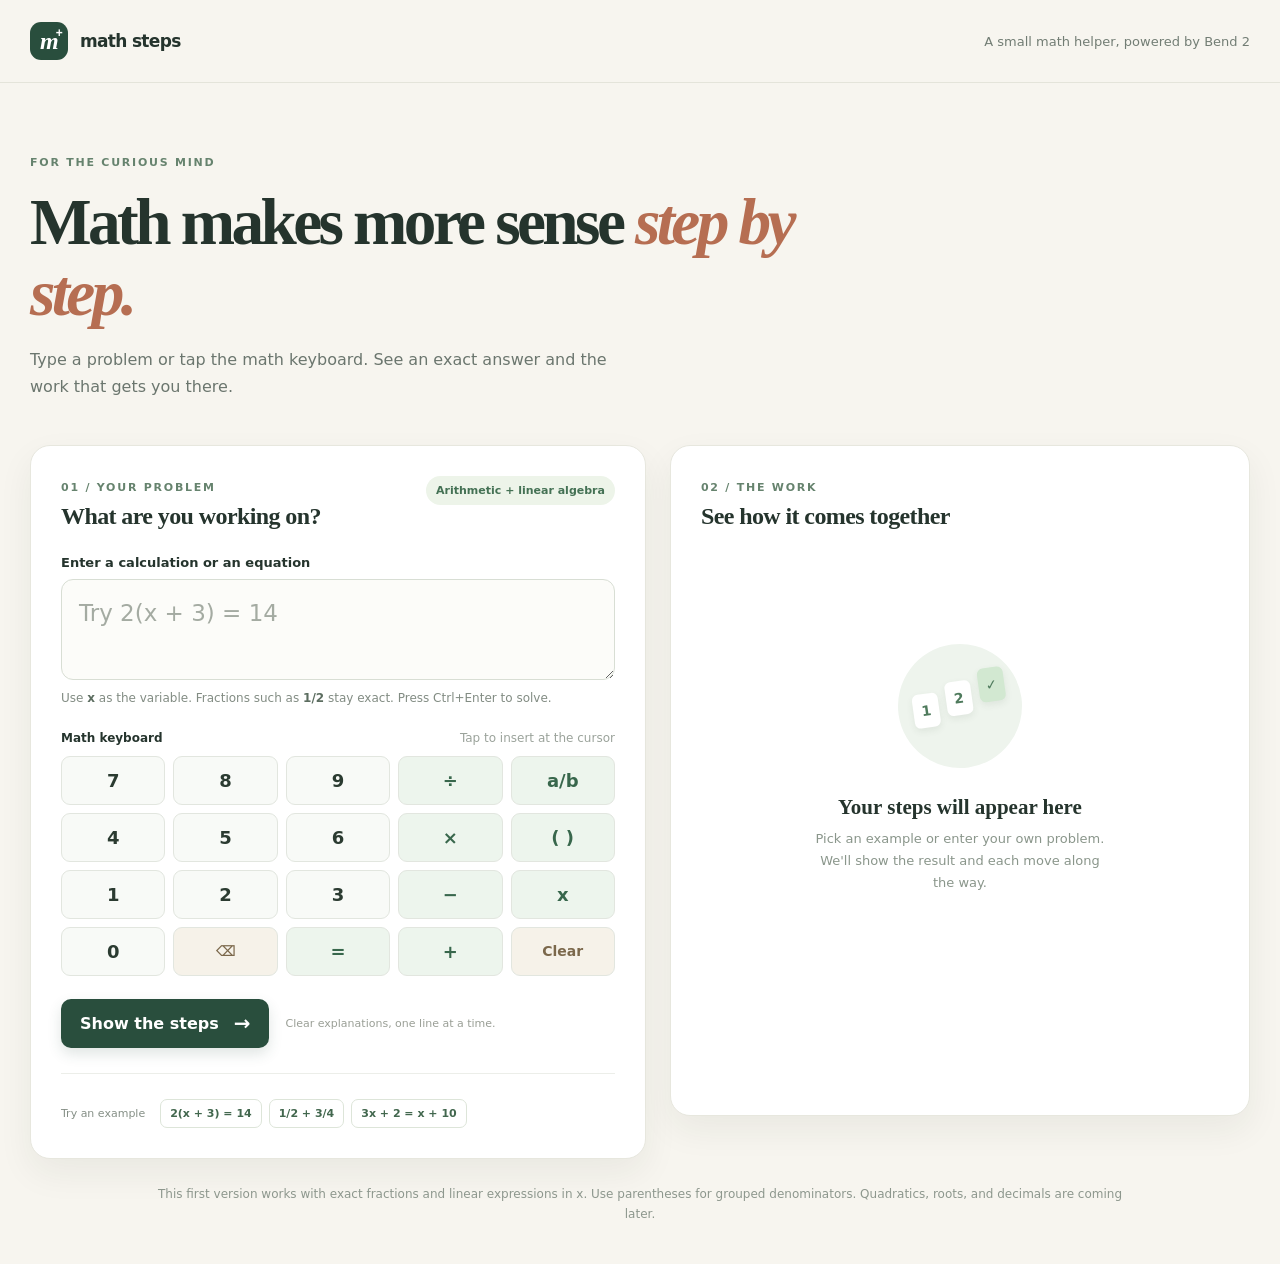
==== index.html @ ce3746ec "Build Bend 2 math steps prototype" ====
<!doctype html>
<html lang="en">
  <head>
    <meta charset="utf-8">
    <meta name="viewport" content="width=device-width, initial-scale=1">
    <meta name="theme-color" content="#f7f5ef">
    <meta name="description" content="A beginner-friendly math helper that shows each step. Built with Bend 2.">
    <title>Math Steps — see how it works</title>
    <link rel="stylesheet" href="./style.css">
    <script type="module" src="./app.js"></script>
  </head>
  <body>
    <header class="site-header">
      <div class="brand" aria-label="Math Steps home">
        <span class="brand-mark" aria-hidden="true">m<span>+</span></span>
        <span>math steps</span>
      </div>
      <span class="header-note">A small math helper, powered by Bend 2</span>
    </header>

    <main class="page-shell">
      <section class="intro" aria-labelledby="page-title">
        <span class="eyebrow">FOR THE CURIOUS MIND</span>
        <h1 id="page-title">Math makes more sense <em>step by step.</em></h1>
        <p>Type a problem or tap the math keyboard. See an exact answer and the work that gets you there.</p>
      </section>

      <div class="workspace">
        <section class="entry-card" aria-labelledby="entry-title">
          <div class="card-heading">
            <div>
              <span class="section-kicker">01 / YOUR PROBLEM</span>
              <h2 id="entry-title">What are you working on?</h2>
            </div>
            <span class="scope-pill">Arithmetic + linear algebra</span>
          </div>

          <form id="problem-form">
            <label for="problem-input" class="field-label">Enter a calculation or an equation</label>
            <textarea id="problem-input" rows="2" spellcheck="false" autocomplete="off" autocapitalize="off" placeholder="Try 2(x + 3) = 14" aria-describedby="input-help"></textarea>
            <p id="input-help" class="input-help">Use <strong>x</strong> as the variable. Fractions such as <strong>1/2</strong> stay exact. Press Ctrl+Enter to solve.</p>

            <div class="keyboard-heading">
              <span>Math keyboard</span>
              <span>Tap to insert at the cursor</span>
            </div>
            <div class="math-keyboard" aria-label="Math keyboard">
              <button type="button" data-insert="7">7</button>
              <button type="button" data-insert="8">8</button>
              <button type="button" data-insert="9">9</button>
              <button type="button" class="operator-key" data-insert="÷" aria-label="Divide">÷</button>
              <button type="button" class="operator-key" data-template="fraction" aria-label="Insert fraction template">a/b</button>

              <button type="button" data-insert="4">4</button>
              <button type="button" data-insert="5">5</button>
              <button type="button" data-insert="6">6</button>
              <button type="button" class="operator-key" data-insert="×" aria-label="Multiply">×</button>
              <button type="button" class="operator-key" data-template="parentheses" aria-label="Insert parentheses">( )</button>

              <button type="button" data-insert="1">1</button>
              <button type="button" data-insert="2">2</button>
              <button type="button" data-insert="3">3</button>
              <button type="button" class="operator-key" data-insert="−" aria-label="Subtract">−</button>
              <button type="button" class="operator-key" data-insert="x">x</button>

              <button type="button" data-insert="0">0</button>
              <button type="button" class="utility-key" data-action="backspace" aria-label="Backspace">⌫</button>
              <button type="button" class="operator-key" data-insert="=" aria-label="Equals">=</button>
              <button type="button" class="operator-key" data-insert="+" aria-label="Add">+</button>
              <button type="button" class="utility-key" data-action="clear">Clear</button>
            </div>

            <div class="form-actions">
              <button type="submit" class="solve-button">Show the steps <span aria-hidden="true">→</span></button>
              <span>Clear explanations, one line at a time.</span>
            </div>
          </form>

          <div class="examples" aria-label="Example problems">
            <span>Try an example</span>
            <div class="example-list">
              <button type="button" data-example="2(x + 3) = 14">2(x + 3) = 14</button>
              <button type="button" data-example="1/2 + 3/4">1/2 + 3/4</button>
              <button type="button" data-example="3x + 2 = x + 10">3x + 2 = x + 10</button>
            </div>
          </div>
        </section>

        <section class="result-card" aria-labelledby="result-title">
          <div class="card-heading">
            <div>
              <span class="section-kicker">02 / THE WORK</span>
              <h2 id="result-title">See how it comes together</h2>
            </div>
          </div>
          <div id="result-region" class="result-region" aria-live="polite">
            <div class="empty-state">
              <div class="empty-illustration" aria-hidden="true"><span>1</span><span>2</span><span>✓</span></div>
              <h3>Your steps will appear here</h3>
              <p>Pick an example or enter your own problem. We'll show the result and each move along the way.</p>
            </div>
          </div>
        </section>
      </div>

      <p class="scope-note">This first version works with exact fractions and linear expressions in x. Use parentheses for grouped denominators. Quadratics, roots, and decimals are coming later.</p>
    </main>
  </body>
</html>
---- style.css ----
:root {
  font-family: Inter, 'Segoe UI', system-ui, sans-serif;
  color: #25342d;
  background: #f7f5ef;
  font-synthesis: none;
}
* { box-sizing: border-box; }
body { margin: 0; min-width: 320px; }
button, textarea { font: inherit; }
button { cursor: pointer; }
button:focus-visible, textarea:focus-visible { outline: 3px solid #7eac89; outline-offset: 3px; }
.site-header { display: flex; align-items: center; justify-content: space-between; padding: 22px max(30px, calc((100vw - 1300px) / 2)); border-bottom: 1px solid #e4e4da; }
.brand { display: flex; align-items: center; gap: 12px; font-weight: 700; font-size: 17px; letter-spacing: -.04em; }
.brand-mark { position: relative; display: grid; place-items: center; width: 38px; height: 38px; border-radius: 11px; background: #294e3d; color: #fff; font-family: Georgia, serif; font-size: 24px; font-style: italic; }
.brand-mark span { position: absolute; top: 4px; right: 6px; font-family: sans-serif; font-size: 12px; font-style: normal; }
.header-note { color: #727d74; font-size: 13px; }
.page-shell { max-width: 1360px; margin: 0 auto; padding: 68px 30px 40px; }
.intro { max-width: 770px; margin-bottom: 45px; }
.eyebrow, .section-kicker { color: #66836e; font-size: 11px; font-weight: 700; letter-spacing: .16em; }
h1, h2, h3, p { margin-top: 0; }
h1 { margin: 17px 0 18px; font-family: Georgia, serif; font-size: clamp(39px, 5.1vw, 66px); line-height: 1.08; letter-spacing: -.055em; font-weight: 600; }
h1 em { color: #b66e52; font-weight: inherit; }
.intro p { max-width: 590px; color: #6b766e; font-size: 16px; line-height: 1.7; margin-bottom: 0; }
.workspace { display: grid; grid-template-columns: minmax(0, 1.03fr) minmax(0, .97fr); gap: 24px; align-items: start; }
.entry-card, .result-card { min-width: 0; padding: 30px; background: #fff; border: 1px solid #e7e7de; border-radius: 20px; box-shadow: 0 14px 35px #1d352510; }
.card-heading { display: flex; align-items: start; justify-content: space-between; gap: 15px; margin-bottom: 25px; }
.card-heading h2 { margin: 8px 0 0; font-family: Georgia, serif; font-size: 24px; letter-spacing: -.025em; }
.scope-pill { flex-shrink: 0; border-radius: 100px; padding: 8px 10px; background: #edf4e9; color: #447154; font-size: 11px; font-weight: 700; }
.field-label { display: block; margin-bottom: 9px; font-size: 13px; font-weight: 700; }
#problem-input { display: block; resize: vertical; width: 100%; min-height: 90px; padding: 17px; border-radius: 12px; border: 1.5px solid #d8ded4; background: #fcfcf9; color: #25342d; font-size: 23px; line-height: 1.4; }
#problem-input::placeholder { color: #a4aba2; }
.input-help { margin: 9px 0 24px; color: #828c83; font-size: 12px; line-height: 1.5; }
.input-help strong { color: #5c6d60; font-weight: 600; }
.keyboard-heading { display: flex; justify-content: space-between; gap: 10px; margin-bottom: 11px; font-size: 12px; font-weight: 700; }
.keyboard-heading span:last-child { color: #9ba39b; font-weight: 500; }
.math-keyboard { display: grid; grid-template-columns: repeat(5, 1fr); gap: 8px; }
.math-keyboard button { min-height: 49px; border: 1px solid #e2e6df; border-radius: 9px; background: #f8faf7; color: #2b3b31; font-size: 18px; font-weight: 600; transition: background .15s, transform .15s; }
.math-keyboard button:hover { background: #eaf2e9; transform: translateY(-1px); }
.math-keyboard .operator-key { color: #38674c; background: #edf5ed; }
.math-keyboard .utility-key { color: #7b684b; background: #f6f2e9; font-size: 14px; }
.form-actions { display: flex; align-items: center; gap: 16px; margin-top: 23px; }
.solve-button { flex-shrink: 0; display: flex; align-items: center; gap: 15px; border: 0; border-radius: 10px; padding: 15px 19px; background: #294e3d; color: #fff; font-weight: 700; box-shadow: 0 6px 14px #294e3d25; }
.solve-button:hover { background: #1d3f30; }
.solve-button span { font-size: 20px; line-height: 0; }
.form-actions > span { color: #9a9f96; font-size: 11px; line-height: 1.4; }
.examples { display: flex; align-items: start; gap: 15px; padding-top: 25px; margin-top: 25px; border-top: 1px solid #eceee9; }
.examples > span { flex-shrink: 0; color: #858f86; font-size: 11px; padding-top: 8px; }
.example-list { display: flex; flex-wrap: wrap; gap: 7px; }
.example-list button { padding: 7px 9px; background: #fff; border: 1px solid #dde5d9; border-radius: 7px; color: #42674e; font-size: 11px; font-weight: 600; }
.example-list button:hover { background: #f0f6ed; }
.result-region { min-height: 530px; }
.empty-state { display: flex; flex-direction: column; align-items: center; justify-content: center; min-height: 440px; padding: 20px 30px; text-align: center; }
.empty-illustration { display: flex; align-items: center; justify-content: center; gap: 8px; width: 124px; height: 124px; border-radius: 50%; background: #eef4ed; color: #4e7a5c; transform: rotate(-8deg); margin-bottom: 27px; }
.empty-illustration span { display: grid; place-items: center; width: 26px; height: 34px; border-radius: 6px; background: #fff; font-size: 14px; font-weight: 700; box-shadow: 0 3px 7px #35523c16; }
.empty-illustration span:nth-child(2) { transform: translateY(-8px); }
.empty-illustration span:last-child { background: #d2e8d1; transform: translateY(-17px); }
.empty-state h3 { margin-bottom: 8px; font-family: Georgia, serif; font-size: 21px; }
.empty-state p { max-width: 290px; color: #8a968b; font-size: 13px; line-height: 1.7; }
.answer-box { border-radius: 14px; padding: 20px 22px; background: #edf5ed; border: 1px solid #dce9da; margin-bottom: 26px; }
.answer-box span { display: block; margin-bottom: 9px; color: #587c61; font-size: 11px; font-weight: 700; letter-spacing: .1em; text-transform: uppercase; }
.answer-box strong { display: block; overflow-wrap: anywhere; font-family: Georgia, serif; font-size: 30px; font-weight: 600; color: #254b37; }
.steps-heading { display: flex; align-items: center; justify-content: space-between; margin-bottom: 16px; }
.steps-heading h3 { font-size: 15px; margin: 0; }
.steps-heading span { color: #8b968c; font-size: 12px; }
.steps-list { list-style: none; padding: 0; margin: 0; }
.step { position: relative; display: flex; gap: 14px; padding-bottom: 23px; }
.step:not(:last-child)::before { content: ''; position: absolute; left: 14px; top: 34px; bottom: 3px; width: 1px; background: #dce6dc; }
.step-number { z-index: 1; flex-shrink: 0; display: grid; place-items: center; width: 29px; height: 29px; border-radius: 50%; background: #e7f0e6; color: #43704e; font-size: 12px; font-weight: 700; }
.step-body { min-width: 0; padding-top: 2px; }
.step-title { font-size: 13px; font-weight: 700; }
.step-math { margin: 7px 0; color: #263d2e; font-size: 20px; line-height: 1.4; overflow-wrap: anywhere; }
.step-detail { margin: 0; color: #7b887d; font-size: 12px; line-height: 1.55; }
.error-box { padding: 23px; border-radius: 13px; border: 1px solid #edd9cf; background: #fff7f1; color: #8b4d39; }
.error-box strong { display: block; margin-bottom: 7px; font-size: 15px; }
.error-box p { margin: 0; font-size: 13px; line-height: 1.6; }
.scope-note { max-width: 980px; margin: 26px auto 0; text-align: center; color: #8d978d; font-size: 12px; line-height: 1.65; }
@media (max-width: 980px) { .workspace { grid-template-columns: 1fr; } .result-region { min-height: 0; } .empty-state { min-height: 320px; } }
@media (max-width: 650px) { .site-header { padding: 16px 20px; } .header-note { display: none; } .page-shell { padding: 43px 16px 28px; } .intro { margin-bottom: 28px; } .intro p { font-size: 14px; } .entry-card, .result-card { padding: 20px; border-radius: 15px; } .card-heading { flex-direction: column; } .scope-pill { align-self: start; } #problem-input { font-size: 19px; } .math-keyboard button { min-height: 47px; } .examples { flex-direction: column; gap: 7px; } .form-actions > span { display: none; } }
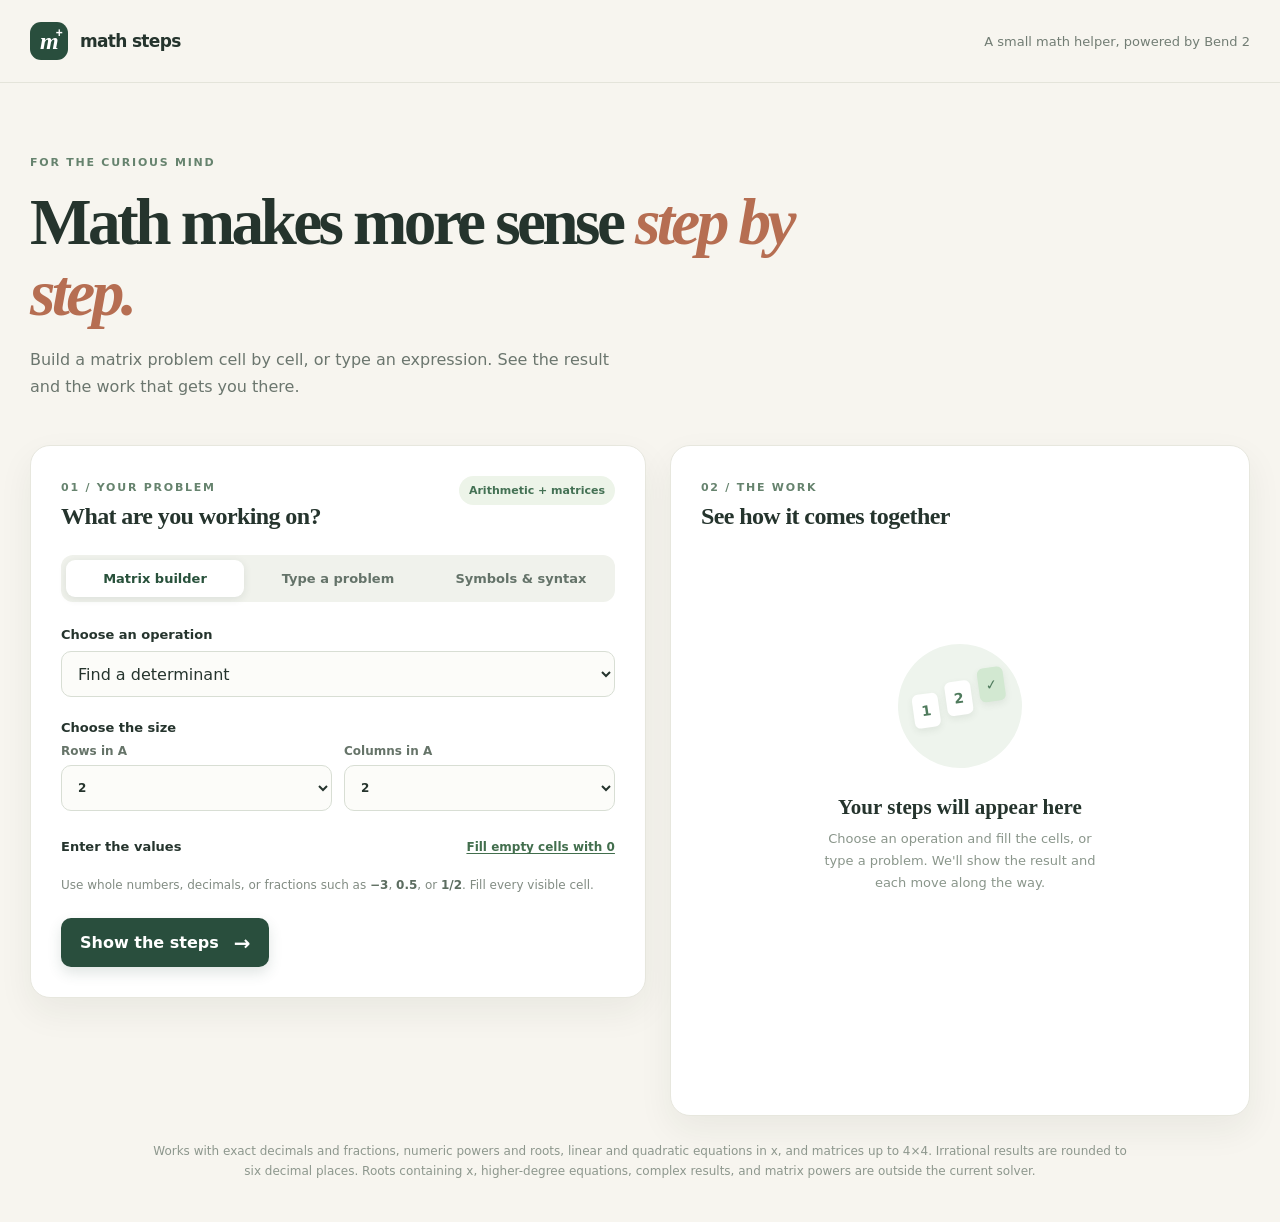
==== commit 2f665430: "Expand math steps UI and solver coverage" ====
--- a/index.html
+++ b/index.html
@@ -22,7 +22,7 @@
       <section class="intro" aria-labelledby="page-title">
         <span class="eyebrow">FOR THE CURIOUS MIND</span>
         <h1 id="page-title">Math makes more sense <em>step by step.</em></h1>
-        <p>Type a problem or tap the math keyboard. See an exact answer and the work that gets you there.</p>
+        <p>Build a matrix problem cell by cell, or type an expression. See the result and the work that gets you there.</p>
       </section>
 
       <div class="workspace">
@@ -32,13 +32,79 @@
               <span class="section-kicker">01 / YOUR PROBLEM</span>
               <h2 id="entry-title">What are you working on?</h2>
             </div>
-            <span class="scope-pill">Arithmetic + linear algebra</span>
-          </div>
-
+            <span class="scope-pill">Arithmetic + matrices</span>
+          </div>
+
+          <div class="entry-modes" role="tablist" aria-label="Choose how to enter a problem">
+            <button id="guided-tab" type="button" role="tab" aria-controls="guided-panel" aria-selected="true">Matrix builder</button>
+            <button id="typed-tab" type="button" role="tab" aria-controls="typed-panel" aria-selected="false">Type a problem</button>
+            <button id="symbols-tab" type="button" role="tab" aria-controls="symbols-panel" aria-selected="false">Symbols & syntax</button>
+          </div>
+
+          <div id="guided-panel" role="tabpanel" aria-labelledby="guided-tab">
+            <form id="matrix-form">
+              <label for="matrix-operation" class="field-label">Choose an operation</label>
+              <select id="matrix-operation" class="builder-select">
+                <option value="det">Find a determinant</option>
+                <option value="inverse">Find an inverse</option>
+                <option value="rref">Reduce rows (RREF)</option>
+                <option value="transpose">Transpose a matrix</option>
+                <option value="add">Add two matrices</option>
+                <option value="subtract">Subtract two matrices</option>
+                <option value="multiply">Multiply two matrices</option>
+                <option value="scale">Multiply by a number</option>
+                <option value="matrixVector">Multiply by a vector</option>
+                <option value="solve">Solve A·x = b</option>
+              </select>
+
+              <div class="builder-size-section">
+                <span class="field-label">Choose the size</span>
+                <div class="builder-sizes">
+                  <label for="matrix-rows">Rows in A
+                    <select id="matrix-rows" class="builder-select">
+                      <option value="1">1</option><option value="2" selected>2</option><option value="3">3</option><option value="4">4</option>
+                    </select>
+                  </label>
+                  <label id="matrix-cols-field" for="matrix-cols">Columns in A
+                    <select id="matrix-cols" class="builder-select">
+                      <option value="1">1</option><option value="2" selected>2</option><option value="3">3</option><option value="4">4</option>
+                    </select>
+                  </label>
+                  <label id="matrix-b-cols-field" for="matrix-b-cols" hidden>Columns in B
+                    <select id="matrix-b-cols" class="builder-select">
+                      <option value="1">1</option><option value="2" selected>2</option><option value="3">3</option><option value="4">4</option>
+                    </select>
+                  </label>
+                </div>
+                <p id="matrix-shape-note" class="builder-shape-note"></p>
+              </div>
+
+              <div class="builder-values-heading">
+                <span class="field-label">Enter the values</span>
+                <button id="fill-zeros" type="button">Fill empty cells with 0</button>
+              </div>
+              <div id="matrix-entry-fields"></div>
+              <p class="input-help builder-help">Use whole numbers, decimals, or fractions such as <strong>−3</strong>, <strong>0.5</strong>, or <strong>1/2</strong>. Fill every visible cell.</p>
+              <div class="form-actions">
+                <button type="submit" class="solve-button">Show the steps <span aria-hidden="true">→</span></button>
+              </div>
+            </form>
+          </div>
+
+          <div id="typed-panel" role="tabpanel" aria-labelledby="typed-tab" hidden>
           <form id="problem-form">
-            <label for="problem-input" class="field-label">Enter a calculation or an equation</label>
-            <textarea id="problem-input" rows="2" spellcheck="false" autocomplete="off" autocapitalize="off" placeholder="Try 2(x + 3) = 14" aria-describedby="input-help"></textarea>
-            <p id="input-help" class="input-help">Use <strong>x</strong> as the variable. Fractions such as <strong>1/2</strong> stay exact. Press Ctrl+Enter to solve.</p>
+            <label for="problem-input" class="field-label">Enter a calculation, equation, or matrix problem</label>
+            <textarea id="problem-input" rows="2" spellcheck="false" autocomplete="off" autocapitalize="off" role="combobox" aria-autocomplete="list" aria-expanded="false" aria-controls="input-suggestions" placeholder="Try 2(x + 3) = 14 or \frac{1}{2} + \frac{3}{4}" aria-describedby="input-help"></textarea>
+            <div id="input-suggestions" class="input-suggestions" role="listbox" aria-label="Input suggestions" hidden></div>
+            <p id="input-help" class="input-help">Type ordinary math or LaTeX such as <strong>\frac{1}{2}</strong>, <strong>\sqrt{9}</strong>, and <strong>x^2</strong>. Decimals are exact inputs; irrational roots show rounded results. You can omit × in <strong>2x</strong> or <strong>2(x+3)</strong>. Press Ctrl+Enter to solve.</p>
+            <div class="preview-card" aria-label="Live math preview">
+              <div class="preview-heading">Live preview <span>updates while you type</span></div>
+              <span class="preview-label">LaTeX source</span>
+              <code id="input-latex" class="latex-source">Start typing to see LaTeX</code>
+              <span class="preview-label">Rendered math</span>
+              <div id="input-rendered" class="rendered-math"><span class="preview-placeholder">Your expression will appear here</span></div>
+              <p id="preview-status" class="preview-status" aria-live="polite"></p>
+            </div>
 
             <div class="keyboard-heading">
               <span>Math keyboard</span>
@@ -68,6 +134,16 @@
               <button type="button" class="operator-key" data-insert="=" aria-label="Equals">=</button>
               <button type="button" class="operator-key" data-insert="+" aria-label="Add">+</button>
               <button type="button" class="utility-key" data-action="clear">Clear</button>
+              <button type="button" class="operator-key" data-insert="[">[</button>
+              <button type="button" class="operator-key" data-insert="]">]</button>
+              <button type="button" class="operator-key" data-insert=",">,</button>
+              <button type="button" class="operator-key" data-insert="det(">det(</button>
+              <button type="button" class="operator-key" data-insert="solve(">solve(</button>
+              <button type="button" class="operator-key" data-insert=".">.</button>
+              <button type="button" class="operator-key" data-insert="^">^</button>
+              <button type="button" class="operator-key" data-template="sqrt" aria-label="Insert square root template">√</button>
+              <button type="button" class="operator-key" data-template="root" aria-label="Insert nth root template">ⁿ√</button>
+              <button type="button" class="operator-key" data-insert=")">)</button>
             </div>
 
             <div class="form-actions">
@@ -82,7 +158,41 @@
               <button type="button" data-example="2(x + 3) = 14">2(x + 3) = 14</button>
               <button type="button" data-example="1/2 + 3/4">1/2 + 3/4</button>
               <button type="button" data-example="3x + 2 = x + 10">3x + 2 = x + 10</button>
-            </div>
+              <button type="button" data-example="det([[1,2],[3,4]])">det([[1,2],[3,4]])</button>
+              <button type="button" data-example="solve([[2,1],[1,-1]],[5,1])">solve([[2,1],[1,-1]],[5,1])</button>
+              <button type="button" data-example="x^2 - 5x + 6 = 0">x² − 5x + 6 = 0</button>
+              <button type="button" data-example="\sqrt{2} + 0.5">√2 + 0.5</button>
+            </div>
+          </div>
+          </div>
+          <div id="symbols-panel" role="tabpanel" aria-labelledby="symbols-tab" hidden>
+            <p class="symbols-intro">Tap a symbol to add it to the typed problem. These are the operations this solver understands.</p>
+            <h3 class="symbol-group-title">Arithmetic & equations</h3>
+            <div class="symbol-grid">
+              <button type="button" data-insert="+"><strong>+</strong><span>Add</span></button>
+              <button type="button" data-insert="−"><strong>−</strong><span>Subtract</span></button>
+              <button type="button" data-insert="×"><strong>×</strong><span>Multiply · or \times</span></button>
+              <button type="button" data-insert="÷"><strong>÷</strong><span>Divide or \div</span></button>
+              <button type="button" data-insert="="><strong>=</strong><span>Equation</span></button>
+              <button type="button" data-insert="x"><strong>x</strong><span>Unknown</span></button>
+              <button type="button" data-template="fraction"><strong>a/b</strong><span>Exact fraction · \frac{a}{b}</span></button>
+              <button type="button" data-template="parentheses"><strong>( )</strong><span>Group terms</span></button>
+              <button type="button" data-insert="."><strong>.</strong><span>Decimal point</span></button>
+              <button type="button" data-insert="^"><strong>xⁿ</strong><span>Power · x^2</span></button>
+              <button type="button" data-template="sqrt"><strong>√x</strong><span>Square root · \sqrt{x}</span></button>
+              <button type="button" data-template="root"><strong>ⁿ√x</strong><span>Nth root · root(n,x)</span></button>
+            </div>
+            <h3 class="symbol-group-title">Matrices</h3>
+            <div class="symbol-grid">
+              <button type="button" data-insert="[[1,2],[3,4]]"><strong>[ […] ]</strong><span>2 × 2 matrix</span></button>
+              <button type="button" data-insert="[1,2]"><strong>[…]</strong><span>Vector</span></button>
+              <button type="button" data-template="det"><strong>det( )</strong><span>Determinant</span></button>
+              <button type="button" data-template="inv"><strong>inv( )</strong><span>Inverse</span></button>
+              <button type="button" data-template="rref"><strong>rref( )</strong><span>Row reduction</span></button>
+              <button type="button" data-template="transpose"><strong>transpose( )</strong><span>Transpose</span></button>
+              <button type="button" data-template="solve"><strong>solve(A,b)</strong><span>Linear system</span></button>
+            </div>
+            <p class="symbol-note">LaTeX matrices also work: <code>\begin{bmatrix}1 &amp; 2 \\ 3 &amp; 4\end{bmatrix}</code>. Powers of x work through quadratics. Roots containing x and complex results are outside the current solver.</p>
           </div>
         </section>
 
@@ -97,13 +207,13 @@
             <div class="empty-state">
               <div class="empty-illustration" aria-hidden="true"><span>1</span><span>2</span><span>✓</span></div>
               <h3>Your steps will appear here</h3>
-              <p>Pick an example or enter your own problem. We'll show the result and each move along the way.</p>
+              <p>Choose an operation and fill the cells, or type a problem. We'll show the result and each move along the way.</p>
             </div>
           </div>
         </section>
       </div>
 
-      <p class="scope-note">This first version works with exact fractions and linear expressions in x. Use parentheses for grouped denominators. Quadratics, roots, and decimals are coming later.</p>
+      <p class="scope-note">Works with exact decimals and fractions, numeric powers and roots, linear and quadratic equations in x, and matrices up to 4×4. Irrational results are rounded to six decimal places. Roots containing x, higher-degree equations, complex results, and matrix powers are outside the current solver.</p>
     </main>
   </body>
 </html>
--- a/style.css
+++ b/style.css
@@ -6,9 +6,10 @@
 }
 * { box-sizing: border-box; }
 body { margin: 0; min-width: 320px; }
-button, textarea { font: inherit; }
+button, textarea, input, select { font: inherit; }
 button { cursor: pointer; }
-button:focus-visible, textarea:focus-visible { outline: 3px solid #7eac89; outline-offset: 3px; }
+button:focus-visible, textarea:focus-visible, input:focus-visible, select:focus-visible { outline: 3px solid #7eac89; outline-offset: 3px; }
+[hidden] { display: none !important; }
 .site-header { display: flex; align-items: center; justify-content: space-between; padding: 22px max(30px, calc((100vw - 1300px) / 2)); border-bottom: 1px solid #e4e4da; }
 .brand { display: flex; align-items: center; gap: 12px; font-weight: 700; font-size: 17px; letter-spacing: -.04em; }
 .brand-mark { position: relative; display: grid; place-items: center; width: 38px; height: 38px; border-radius: 11px; background: #294e3d; color: #fff; font-family: Georgia, serif; font-size: 24px; font-style: italic; }
@@ -27,10 +28,57 @@
 .card-heading h2 { margin: 8px 0 0; font-family: Georgia, serif; font-size: 24px; letter-spacing: -.025em; }
 .scope-pill { flex-shrink: 0; border-radius: 100px; padding: 8px 10px; background: #edf4e9; color: #447154; font-size: 11px; font-weight: 700; }
 .field-label { display: block; margin-bottom: 9px; font-size: 13px; font-weight: 700; }
+.entry-modes { display: grid; grid-template-columns: repeat(3, minmax(0, 1fr)); gap: 5px; padding: 5px; margin-bottom: 25px; border-radius: 12px; background: #f0f2ec; }
+.entry-modes button { border: 0; border-radius: 9px; padding: 11px 8px; background: transparent; color: #647369; font-size: 13px; font-weight: 700; }
+.entry-modes button[aria-selected="true"] { background: #fff; color: #28513b; box-shadow: 0 2px 8px #1d352519; }
+.builder-select { width: 100%; min-height: 46px; padding: 9px 12px; border: 1.5px solid #d8ded4; border-radius: 10px; background: #fcfcf9; color: #25342d; }
+.builder-size-section { margin-top: 23px; }
+.builder-sizes { display: flex; flex-wrap: wrap; gap: 12px; }
+.builder-sizes label { display: flex; flex: 1 1 130px; flex-direction: column; gap: 7px; color: #667469; font-size: 12px; font-weight: 700; }
+.builder-shape-note { margin: 11px 0 0; color: #6f8173; font-size: 12px; }
+.builder-values-heading { display: flex; align-items: baseline; justify-content: space-between; gap: 12px; margin: 26px 0 10px; }
+.builder-values-heading .field-label { margin: 0; }
+.builder-values-heading button { border: 0; padding: 3px 0; background: none; color: #426e4d; font-size: 12px; font-weight: 700; text-decoration: underline; text-underline-offset: 2px; }
+#matrix-entry-fields { display: grid; gap: 15px; }
+.matrix-entry { min-width: 0; padding: 13px 12px 8px; border: 1px solid #e4e9df; border-radius: 12px; background: #fbfcf8; }
+.matrix-entry-heading { display: flex; align-items: baseline; justify-content: space-between; gap: 10px; color: #2f513b; font-size: 13px; }
+.matrix-entry-heading span { color: #86948a; font-size: 11px; }
+.matrix-scroll { max-width: 100%; overflow-x: auto; }
+.matrix-table { border-spacing: 6px; margin: 6px auto 0; }
+.matrix-table th { color: #849185; font-size: 10px; font-weight: 700; text-align: center; }
+.matrix-table .row-marker { min-width: 24px; }
+.matrix-table td { min-width: 70px; }
+.matrix-cell { display: block; width: 100%; min-width: 68px; height: 43px; padding: 7px; border: 1.5px solid #d3ded1; border-radius: 8px; background: #fff; color: #25342d; font-size: 16px; text-align: center; }
+.matrix-cell::placeholder { color: #bdc5ba; }
+.scalar-entry { display: grid; gap: 8px; max-width: 180px; color: #2f513b; font-size: 13px; font-weight: 700; }
+.scalar-entry .matrix-cell { text-align: left; padding-left: 12px; font-weight: 400; }
+.builder-help { margin: 12px 0 0; }
+.sr-only { position: absolute; width: 1px; height: 1px; padding: 0; margin: -1px; overflow: hidden; clip: rect(0, 0, 0, 0); white-space: nowrap; border: 0; }
 #problem-input { display: block; resize: vertical; width: 100%; min-height: 90px; padding: 17px; border-radius: 12px; border: 1.5px solid #d8ded4; background: #fcfcf9; color: #25342d; font-size: 23px; line-height: 1.4; }
 #problem-input::placeholder { color: #a4aba2; }
+.input-suggestions { display: grid; gap: 2px; margin-top: 6px; padding: 5px; border: 1px solid #d9e5d8; border-radius: 10px; background: #fff; box-shadow: 0 8px 18px #1d352518; }
+.suggestion { width: 100%; padding: 8px 10px; border: 0; border-radius: 6px; background: transparent; color: #315b3f; font-size: 12px; text-align: left; }
+.suggestion:hover, .suggestion[aria-selected="true"] { background: #edf5ed; }
 .input-help { margin: 9px 0 24px; color: #828c83; font-size: 12px; line-height: 1.5; }
 .input-help strong { color: #5c6d60; font-weight: 600; }
+.preview-card { margin: 0 0 25px; padding: 15px; border: 1px solid #e2e9df; border-radius: 12px; background: #fbfcf9; }
+.preview-heading { display: flex; justify-content: space-between; gap: 8px; color: #305741; font-size: 13px; font-weight: 700; }
+.preview-heading span { color: #8a978d; font-size: 11px; font-weight: 400; }
+.preview-label { display: block; margin: 14px 0 6px; color: #708577; font-size: 10px; font-weight: 700; letter-spacing: .08em; text-transform: uppercase; }
+.latex-source { display: block; max-height: 115px; overflow: auto; padding: 9px 10px; border-radius: 7px; background: #f0f3ec; color: #365044; font-size: 12px; line-height: 1.5; white-space: pre-wrap; overflow-wrap: anywhere; }
+.rendered-math { overflow-x: auto; overflow-y: hidden; }
+.rendered-math math { width: max-content; max-width: 100%; min-height: 1.5em; font-size: 1.15em; }
+.preview-placeholder { color: #9ba59a; font-size: 12px; }
+.preview-status { margin: 8px 0 0; color: #78897b; font-size: 11px; line-height: 1.4; }
+.symbol-group-title { margin: 23px 0 10px; color: #355942; font-size: 14px; }
+.symbols-intro, .symbol-note { color: #748177; font-size: 12px; line-height: 1.6; }
+.symbol-note { margin: 20px 0 0; }
+.symbol-note code { color: #355942; overflow-wrap: anywhere; }
+.symbol-grid { display: grid; grid-template-columns: repeat(2, minmax(0, 1fr)); gap: 9px; }
+.symbol-grid button { display: flex; flex-direction: column; align-items: start; gap: 4px; min-width: 0; min-height: 72px; padding: 10px 12px; border: 1px solid #dfe8dc; border-radius: 10px; background: #fbfdf9; text-align: left; }
+.symbol-grid button:hover { background: #edf5ed; border-color: #bdd4bd; }
+.symbol-grid strong { color: #315e42; font-size: 17px; }
+.symbol-grid span { color: #849186; font-size: 11px; overflow-wrap: anywhere; }
 .keyboard-heading { display: flex; justify-content: space-between; gap: 10px; margin-bottom: 11px; font-size: 12px; font-weight: 700; }
 .keyboard-heading span:last-child { color: #9ba39b; font-weight: 500; }
 .math-keyboard { display: grid; grid-template-columns: repeat(5, 1fr); gap: 8px; }
@@ -58,7 +106,15 @@
 .empty-state p { max-width: 290px; color: #8a968b; font-size: 13px; line-height: 1.7; }
 .answer-box { border-radius: 14px; padding: 20px 22px; background: #edf5ed; border: 1px solid #dce9da; margin-bottom: 26px; }
 .answer-box span { display: block; margin-bottom: 9px; color: #587c61; font-size: 11px; font-weight: 700; letter-spacing: .1em; text-transform: uppercase; }
-.answer-box strong { display: block; overflow-wrap: anywhere; font-family: Georgia, serif; font-size: 30px; font-weight: 600; color: #254b37; }
+.answer-header, .step-title-row { display: flex; justify-content: space-between; align-items: start; gap: 10px; }
+.answer-header span { margin-bottom: 0; }
+.answer-math { margin-top: 11px; color: #254b37; font-size: clamp(20px, 2.2vw, 30px); }
+.answer-solutions { display: grid; gap: 5px; }
+.solution-line math { font-size: 1em; }
+.step-solutions { display: grid; gap: 4px; }
+.copy-latex { flex-shrink: 0; padding: 5px 7px; border: 1px solid #cadccb; border-radius: 7px; background: #fff; color: #386448; font-size: 11px; font-weight: 700; letter-spacing: normal; text-transform: none; }
+.copy-latex:hover { background: #f5faf4; }
+.answer-box strong { display: block; overflow-wrap: anywhere; white-space: pre-wrap; font-family: Georgia, serif; font-size: clamp(20px, 2.2vw, 30px); font-weight: 600; color: #254b37; }
 .steps-heading { display: flex; align-items: center; justify-content: space-between; margin-bottom: 16px; }
 .steps-heading h3 { font-size: 15px; margin: 0; }
 .steps-heading span { color: #8b968c; font-size: 12px; }
@@ -66,13 +122,13 @@
 .step { position: relative; display: flex; gap: 14px; padding-bottom: 23px; }
 .step:not(:last-child)::before { content: ''; position: absolute; left: 14px; top: 34px; bottom: 3px; width: 1px; background: #dce6dc; }
 .step-number { z-index: 1; flex-shrink: 0; display: grid; place-items: center; width: 29px; height: 29px; border-radius: 50%; background: #e7f0e6; color: #43704e; font-size: 12px; font-weight: 700; }
-.step-body { min-width: 0; padding-top: 2px; }
+.step-body { min-width: 0; flex: 1; padding-top: 2px; }
 .step-title { font-size: 13px; font-weight: 700; }
-.step-math { margin: 7px 0; color: #263d2e; font-size: 20px; line-height: 1.4; overflow-wrap: anywhere; }
+.step-math { margin: 7px 0; color: #263d2e; font-size: 20px; line-height: 1.4; overflow-wrap: anywhere; white-space: pre-wrap; }
 .step-detail { margin: 0; color: #7b887d; font-size: 12px; line-height: 1.55; }
 .error-box { padding: 23px; border-radius: 13px; border: 1px solid #edd9cf; background: #fff7f1; color: #8b4d39; }
 .error-box strong { display: block; margin-bottom: 7px; font-size: 15px; }
 .error-box p { margin: 0; font-size: 13px; line-height: 1.6; }
 .scope-note { max-width: 980px; margin: 26px auto 0; text-align: center; color: #8d978d; font-size: 12px; line-height: 1.65; }
 @media (max-width: 980px) { .workspace { grid-template-columns: 1fr; } .result-region { min-height: 0; } .empty-state { min-height: 320px; } }
-@media (max-width: 650px) { .site-header { padding: 16px 20px; } .header-note { display: none; } .page-shell { padding: 43px 16px 28px; } .intro { margin-bottom: 28px; } .intro p { font-size: 14px; } .entry-card, .result-card { padding: 20px; border-radius: 15px; } .card-heading { flex-direction: column; } .scope-pill { align-self: start; } #problem-input { font-size: 19px; } .math-keyboard button { min-height: 47px; } .examples { flex-direction: column; gap: 7px; } .form-actions > span { display: none; } }
+@media (max-width: 650px) { .site-header { padding: 16px 20px; } .header-note { display: none; } .page-shell { padding: 43px 16px 28px; } .intro { margin-bottom: 28px; } .intro p { font-size: 14px; } .entry-card, .result-card { padding: 20px; border-radius: 15px; } .card-heading { flex-direction: column; } .scope-pill { align-self: start; } #problem-input { font-size: 19px; } .math-keyboard button { min-height: 47px; } .examples { flex-direction: column; gap: 7px; } .form-actions > span { display: none; } .builder-values-heading { align-items: start; } .builder-values-heading button { text-align: right; } .entry-modes button { font-size: 11px; } .symbol-grid { grid-template-columns: 1fr 1fr; } }
